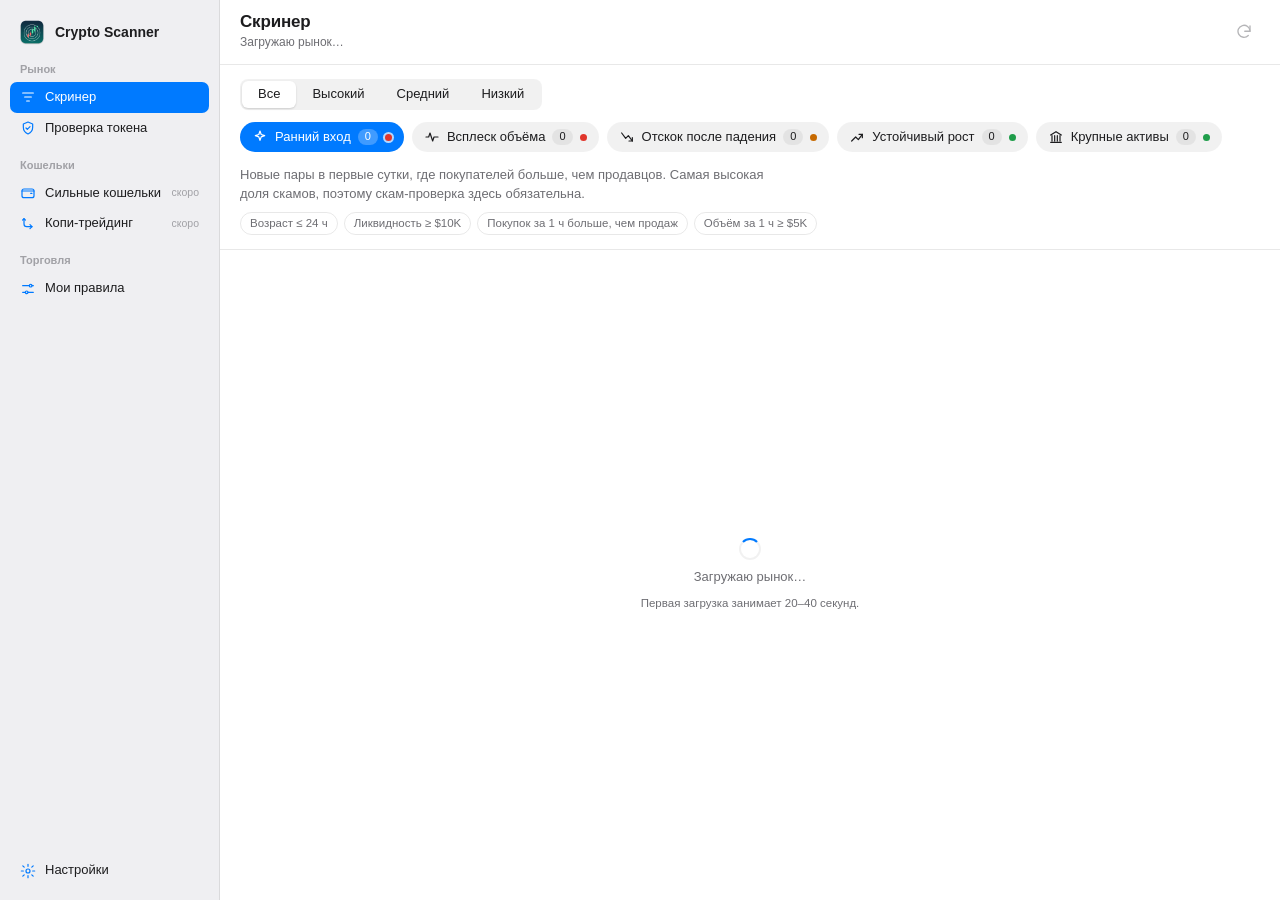
==== index.html @ 00e1be27 "Publish 29906acc97758f6d11e4066600d537a8588f49b2" ====
<!doctype html>
<html lang="ru">
<head>
  <meta charset="utf-8">
  <meta name="viewport" content="width=device-width, initial-scale=1, viewport-fit=cover">
  <title>Crypto Scanner</title>
  <meta name="description" content="Скринер токенов, скам-проверка контрактов и оценка риска в 10 сетях">
  <meta name="theme-color" content="#f5f5f7" media="(prefers-color-scheme: light)">
  <meta name="theme-color" content="#1c1c1e" media="(prefers-color-scheme: dark)">
  <meta name="apple-mobile-web-app-capable" content="yes">
  <meta name="apple-mobile-web-app-title" content="Scanner">
  <link rel="icon" type="image/png" href="icon-192.png">
  <link rel="apple-touch-icon" href="icon-512.png">
  <link rel="manifest" href="manifest.webmanifest">
  <link rel="stylesheet" href="styles.css">
</head>
<body>
  <div class="app">
    <aside class="sidebar">
      <div class="brand">
        <img src="icon-192.png" alt="" width="28" height="28">
        <span>Crypto Scanner</span>
      </div>
      <nav id="nav" aria-label="Разделы"></nav>
      <a href="#settings" id="settingsLink" class="navitem settings-link">
        <svg class="icon" viewBox="0 0 24 24" aria-hidden="true"><circle cx="12" cy="12" r="3"/><path d="M12 2v3M12 19v3M4.2 4.2l2.1 2.1M17.7 17.7l2.1 2.1M2 12h3M19 12h3M4.2 19.8l2.1-2.1M17.7 6.3l2.1-2.1"/></svg>
        <span>Настройки</span>
      </a>
    </aside>

    <main class="main">
      <header class="toolbar">
        <div class="titles">
          <h1 id="title">Скринер</h1>
          <p id="subtitle"></p>
        </div>
        <button id="refreshBtn" class="iconbtn large" title="Обновить данные (⌘R)" aria-label="Обновить данные">
          <svg class="icon" viewBox="0 0 24 24" aria-hidden="true"><path d="M20 11a8 8 0 1 0-2.3 5.7"/><path d="M20 4v7h-7"/></svg>
        </button>
      </header>
      <div id="view" class="view"></div>
    </main>

    <aside id="inspector" class="inspector" hidden aria-label="Карточка токена"></aside>
  </div>

  <nav id="tabbar" class="tabbar" aria-label="Разделы"></nav>
  <div id="toast" class="toast" role="status" hidden></div>

  <noscript><p style="padding:24px">Для работы приложения нужен включённый JavaScript.</p></noscript>
  <script type="module" src="js/app.js"></script>
</body>
</html>
---- styles.css ----
/* Layout: macOS-style three panes — sidebar | content | inspector.
   On phones the sidebar becomes a bottom tab bar and the inspector a full-screen sheet. */
:root {
  --bg: #ffffff;
  --bg-sidebar: rgba(236, 236, 240, 0.82);
  --bg-elev: #f5f5f7;
  --bg-hover: rgba(0, 0, 0, 0.045);
  --bg-row-alt: #f8f8fa;
  --fg: #1d1d1f;
  --fg-2: #6e6e73;
  --fg-3: #a1a1a6;
  --line: rgba(0, 0, 0, 0.09);
  --accent: #007aff;
  --accent-soft: rgba(0, 122, 255, 0.12);
  --on-accent: #ffffff;
  --good: #1f9d4a;
  --warn: #c76a00;
  --bad: #e0352b;
  --chip: rgba(0, 0, 0, 0.055);
  --shadow: 0 1px 2px rgba(0, 0, 0, 0.06), 0 8px 28px rgba(0, 0, 0, 0.08);
  --font: -apple-system, BlinkMacSystemFont, "SF Pro Text", "Segoe UI", Roboto, "Helvetica Neue", Arial, sans-serif;
  --font-display: -apple-system, BlinkMacSystemFont, "SF Pro Display", "Segoe UI", Roboto, sans-serif;
  --mono: ui-monospace, "SF Mono", Menlo, Consolas, monospace;
  --r: 10px;
  color-scheme: light;
}
@media (prefers-color-scheme: dark) {
  :root {
    --bg: #1e1e20;
    --bg-sidebar: rgba(40, 40, 44, 0.82);
    --bg-elev: #2a2a2d;
    --bg-hover: rgba(255, 255, 255, 0.06);
    --bg-row-alt: #232326;
    --fg: #f5f5f7;
    --fg-2: #a1a1a6;
    --fg-3: #6e6e73;
    --line: rgba(255, 255, 255, 0.1);
    --accent: #0a84ff;
    --accent-soft: rgba(10, 132, 255, 0.2);
    --good: #32d74b;
    --warn: #ff9f0a;
    --bad: #ff453a;
    --chip: rgba(255, 255, 255, 0.08);
    --shadow: 0 1px 2px rgba(0, 0, 0, 0.3), 0 8px 28px rgba(0, 0, 0, 0.35);
    color-scheme: dark;
  }
}

* { box-sizing: border-box; }
html, body { height: 100%; }
body {
  margin: 0;
  background: var(--bg);
  color: var(--fg);
  font: 13px/1.45 var(--font);
  -webkit-font-smoothing: antialiased;
}
[hidden] { display: none !important; }
button, input, select { font: inherit; color: inherit; }
a { color: var(--accent); text-decoration: none; }
:focus-visible { outline: 2px solid var(--accent); outline-offset: 2px; border-radius: 6px; }

.icon { width: 16px; height: 16px; fill: none; stroke: currentColor; stroke-width: 1.8; stroke-linecap: round; stroke-linejoin: round; flex: none; }
.num { font-variant-numeric: tabular-nums; }
.good { color: var(--good); }
.warn { color: var(--warn); }
.bad { color: var(--bad); }
.muted { color: var(--fg-2); }
.fine { color: var(--fg-3); font-size: 11.5px; margin: 6px 0 0; }
.sel { user-select: all; -webkit-user-select: all; }
.dot { display: inline-block; width: 7px; height: 7px; border-radius: 50%; background: currentColor; flex: none; }
.dot.good { background: var(--good); } .dot.warn { background: var(--warn); } .dot.bad { background: var(--bad); }

/* ---------- shell ---------- */
.app {
  display: grid;
  grid-template-columns: 220px minmax(0, 1fr);
  height: 100%;
}
body.has-inspector .app { grid-template-columns: 220px minmax(0, 1fr) 400px; }

.sidebar {
  background: var(--bg-sidebar);
  backdrop-filter: saturate(180%) blur(20px);
  -webkit-backdrop-filter: saturate(180%) blur(20px);
  border-right: 1px solid var(--line);
  display: flex;
  flex-direction: column;
  padding: max(14px, env(safe-area-inset-top, 0px)) 10px 14px;
  overflow-y: auto;
}
.brand { display: flex; align-items: center; gap: 9px; padding: 4px 8px 16px; font: 600 14px var(--font-display); }
.brand img { border-radius: 7px; }
.navsec { margin-bottom: 14px; }
.navsec h4 { margin: 0 0 4px; padding: 0 10px; font-size: 11px; font-weight: 600; color: var(--fg-3); }
.navitem {
  display: flex; align-items: center; gap: 9px;
  padding: 6px 10px; border-radius: 7px;
  color: var(--fg); font-weight: 450;
}
.navitem .icon { color: var(--accent); }
.navitem:hover { background: var(--bg-hover); }
.navitem.on { background: var(--accent); color: var(--on-accent); }
.navitem.on .icon { color: var(--on-accent); }
.navitem em { margin-left: auto; font-style: normal; font-size: 10.5px; color: var(--fg-3); }
.navitem.on em { color: rgba(255, 255, 255, 0.75); }
.settings-link { margin-top: auto; }

.main { display: flex; flex-direction: column; min-width: 0; min-height: 0; }
.toolbar {
  display: flex; align-items: center; gap: 12px;
  padding: max(12px, env(safe-area-inset-top, 0px)) max(20px, env(safe-area-inset-right, 0px)) 12px max(20px, env(safe-area-inset-left, 0px));
  border-bottom: 1px solid var(--line);
}
.titles { min-width: 0; flex: 1; }
.titles h1 { margin: 0; font: 600 17px/1.2 var(--font-display); letter-spacing: -0.01em; }
.titles p { margin: 2px 0 0; color: var(--fg-2); font-size: 12px; white-space: nowrap; overflow: hidden; text-overflow: ellipsis; }
.view { flex: 1; min-height: 0; overflow: auto; display: flex; flex-direction: column; }

.iconbtn {
  display: inline-grid; place-items: center;
  width: 28px; height: 28px; border-radius: 7px;
  border: 0; background: transparent; color: var(--fg-2); cursor: pointer;
}
.iconbtn:hover { background: var(--bg-hover); color: var(--fg); }
.iconbtn.large { width: 32px; height: 32px; }
.iconbtn.large .icon { width: 18px; height: 18px; }
.iconbtn:disabled { opacity: 0.5; cursor: default; }
.iconbtn.spinning .icon { animation: spin 0.9s linear infinite; }
@keyframes spin { to { transform: rotate(360deg); } }

.btn {
  display: inline-flex; align-items: center; gap: 6px;
  padding: 6px 12px; border-radius: 7px;
  border: 1px solid var(--line); background: var(--bg-elev); color: var(--fg);
  font-weight: 500; cursor: pointer; white-space: nowrap;
}
.btn:hover { filter: brightness(0.97); }
.btn.primary { background: var(--accent); border-color: transparent; color: var(--on-accent); }
.link { border: 0; background: none; color: var(--accent); padding: 4px 0; cursor: pointer; }

/* ---------- screener ---------- */
.controls {
  display: flex; flex-direction: column; gap: 12px;
  padding: 14px max(20px, env(safe-area-inset-right, 0px)) 14px max(20px, env(safe-area-inset-left, 0px));
  border-bottom: 1px solid var(--line);
}
.segmented {
  display: inline-flex; align-self: flex-start;
  padding: 2px; border-radius: 8px; background: var(--chip);
}
.segmented button {
  border: 0; background: transparent; padding: 4px 16px; border-radius: 6px;
  font-weight: 500; cursor: pointer; color: var(--fg);
}
.segmented button[aria-selected="true"] { background: var(--bg); box-shadow: 0 1px 2px rgba(0, 0, 0, 0.15); }
.chips { display: flex; gap: 8px; overflow-x: auto; scrollbar-width: none; padding-bottom: 2px; }
.chips::-webkit-scrollbar { display: none; }
.chip {
  display: inline-flex; align-items: center; gap: 7px; flex: none;
  padding: 6px 12px; border-radius: 999px; border: 0;
  background: var(--chip); cursor: pointer; font-weight: 500;
}
.chip em { font-style: normal; font-size: 11px; padding: 0 7px; border-radius: 99px; background: var(--chip); }
.chip.on { background: var(--accent); color: var(--on-accent); }
.chip.on em { background: rgba(255, 255, 255, 0.25); }
.chip.on .dot { box-shadow: 0 0 0 2px rgba(255, 255, 255, 0.7); }
.summary p { margin: 0 0 8px; color: var(--fg-2); max-width: 75ch; }
.rules { display: flex; flex-wrap: wrap; gap: 6px; }
.rules span { font-size: 11.5px; padding: 2px 9px; border-radius: 99px; border: 1px solid var(--line); color: var(--fg-2); }

.tablewrap { flex: 1; min-height: 0; display: flex; flex-direction: column; }
.tablescroll { flex: 1; overflow: auto; }
table.grid { width: 100%; border-collapse: collapse; }
.grid th {
  position: sticky; top: 0; z-index: 1;
  background: var(--bg); border-bottom: 1px solid var(--line);
  text-align: left; font-weight: 500; color: var(--fg-2); font-size: 11.5px; padding: 0;
}
.grid th button { border: 0; background: none; padding: 7px 10px; width: 100%; text-align: inherit; cursor: pointer; color: inherit; font-weight: 500; }
.grid th.r, .grid td.r { text-align: right; }
.grid th:not(:has(button)) { padding: 7px 10px; }
.grid td { padding: 6px 10px; white-space: nowrap; }
.grid th:first-child, .grid td:first-child { padding-left: max(20px, env(safe-area-inset-left, 0px)); }
.grid tbody tr { cursor: pointer; }
.grid tbody tr:nth-child(even) { background: var(--bg-row-alt); }
.grid tbody tr:hover { background: var(--bg-hover); }
.grid tbody tr.sel-row { background: var(--accent-soft); }
.tok { display: flex; align-items: center; gap: 9px; min-width: 0; }
.tok div { display: flex; flex-direction: column; min-width: 0; }
.tok span { color: var(--fg-2); font-size: 11.5px; max-width: 170px; overflow: hidden; text-overflow: ellipsis; }
.tokicon {
  position: relative; width: var(--s); height: var(--s); border-radius: 50%; flex: none;
  background: var(--chip); display: grid; place-items: center; overflow: hidden;
}
.tokicon b { font-size: calc(var(--s) * 0.42); color: var(--fg-2); }
.tokicon img { position: absolute; inset: 0; width: 100%; height: 100%; object-fit: cover; }
.chain { font-size: 10.5px; font-weight: 600; padding: 1px 6px; border-radius: 99px; background: var(--chip); color: var(--fg-2); }
.risk { display: inline-flex; align-items: center; gap: 6px; font-weight: 500; }
.risk .icon { width: 14px; height: 14px; }
.unchecked { font-size: 10.5px; color: var(--fg-3); font-weight: 400; }

.spinner { width: 22px; height: 22px; border-radius: 50%; border: 2.5px solid var(--chip); border-top-color: var(--accent); animation: spin 0.8s linear infinite; display: inline-block; }
.spinner.sm { width: 12px; height: 12px; border-width: 2px; }

.empty {
  margin: auto; padding: 48px 24px; max-width: 460px; text-align: center;
  display: flex; flex-direction: column; align-items: center; gap: 8px;
}
.empty h3 { margin: 0; font: 600 16px var(--font-display); }
.empty p { margin: 0; color: var(--fg-2); }

/* ---------- inspector / detail ---------- */
.inspector {
  border-left: 1px solid var(--line);
  background: var(--bg);
  overflow-y: auto;
  padding-bottom: env(safe-area-inset-bottom, 0px);
}
.detail { padding: 16px 18px 24px; display: flex; flex-direction: column; gap: 14px; }
.dhead { display: flex; align-items: center; gap: 12px; }
.dtitle { flex: 1; min-width: 0; display: flex; flex-direction: column; }
.dtitle h2 { margin: 0; font: 600 20px/1.2 var(--font-display); }
.dtitle span { color: var(--fg-2); white-space: nowrap; overflow: hidden; text-overflow: ellipsis; }
.price { font: 600 28px/1.1 var(--font-display); letter-spacing: -0.02em; }
.changes { display: grid; grid-template-columns: repeat(4, 1fr); gap: 8px; }
.changes div { display: flex; flex-direction: column; }
.changes span:first-child { font-size: 11px; color: var(--fg-2); }
.card { background: var(--bg-elev); border-radius: var(--r); padding: 12px 14px; }
.card h3 { margin: 0 0 10px; font-size: 12px; font-weight: 600; color: var(--fg-2); }
.metrics { display: grid; grid-template-columns: 1fr 1fr; gap: 10px 14px; }
.metric { display: flex; flex-direction: column; min-width: 0; }
.metric span { font-size: 11px; color: var(--fg-2); }
.metric b { font-weight: 500; overflow: hidden; text-overflow: ellipsis; }
.tier { display: flex; align-items: center; gap: 8px; margin: 0 0 8px; font-weight: 600; font-size: 14px; }
.factors { margin: 0; padding-left: 18px; color: var(--fg-2); }
.factors li { margin: 2px 0; }
.row { display: flex; align-items: center; gap: 8px; margin: 0; }
.between { justify-content: space-between; }
.verdict { display: inline-flex; align-items: center; gap: 7px; font-weight: 600; font-size: 14px; }
.verdict .icon { width: 18px; height: 18px; }
.card .metrics { margin: 10px 0; }
.flags { list-style: none; margin: 0; padding: 0; display: flex; flex-direction: column; gap: 9px; }
.flag { display: flex; gap: 9px; align-items: flex-start; }
.flag .icon { margin-top: 1px; }
.flag div { display: flex; flex-direction: column; }
.flag span { color: var(--fg-2); font-size: 12px; }
.levels { width: 100%; border-collapse: collapse; margin-bottom: 8px; }
.levels td { padding: 4px 0; }
.levels td:nth-child(2), .levels td:nth-child(3) { text-align: right; }
.card p { margin: 4px 0 0; }
.actions { display: flex; flex-wrap: wrap; gap: 8px; }
.addr { font: 11px var(--mono); color: var(--fg-2); margin: 0; overflow-wrap: anywhere; }

/* ---------- check ---------- */
.checkbar {
  display: flex; gap: 8px; flex-wrap: wrap;
  padding: 14px max(20px, env(safe-area-inset-right, 0px)) 14px max(20px, env(safe-area-inset-left, 0px));
  border-bottom: 1px solid var(--line);
}
.checkbar input, .checkbar select, .field input, .field select {
  padding: 6px 10px; border-radius: 7px; border: 1px solid var(--line); background: var(--bg);
}
.checkbar input { flex: 1; min-width: 200px; font-family: var(--mono); font-size: 12px; }
.checkresult { flex: 1; display: flex; flex-direction: column; }
.checkresult .detail { max-width: 720px; width: 100%; margin: 0 auto; }

/* ---------- forms ---------- */
.form {
  max-width: 640px; width: 100%; margin: 0 auto;
  padding: 20px max(20px, env(safe-area-inset-right, 0px)) 32px max(20px, env(safe-area-inset-left, 0px));
  display: flex; flex-direction: column; gap: 16px;
}
.lead { margin: 0; color: var(--fg-2); }
.group { background: var(--bg-elev); border-radius: var(--r); padding: 6px 14px 10px; }
.group h3 { display: flex; align-items: center; gap: 8px; margin: 8px 0 4px; font-size: 13px; font-weight: 600; }
.field, .toggle {
  display: flex; align-items: center; justify-content: space-between; gap: 12px;
  padding: 8px 0; border-bottom: 1px solid var(--line);
}
.field:last-of-type, .toggle:last-of-type { border-bottom: 0; }
.field input { width: 96px; text-align: right; font-variant-numeric: tabular-nums; }
.toggle span { display: flex; align-items: center; gap: 8px; }
.toggle input {
  appearance: none; -webkit-appearance: none; width: 34px; height: 20px; border-radius: 99px;
  background: var(--chip); position: relative; cursor: pointer; flex: none; transition: background 0.2s;
}
.toggle input::after {
  content: ""; position: absolute; top: 2px; left: 2px; width: 16px; height: 16px; border-radius: 50%;
  background: #fff; box-shadow: 0 1px 2px rgba(0, 0, 0, 0.3); transition: transform 0.2s;
}
.toggle input:checked { background: var(--good); }
.toggle input:checked::after { transform: translateX(14px); }

.toast {
  position: fixed; left: 50%; bottom: calc(24px + env(safe-area-inset-bottom, 0px)); transform: translateX(-50%);
  background: var(--fg); color: var(--bg); padding: 8px 16px; border-radius: 99px; font-weight: 500; z-index: 50;
  box-shadow: var(--shadow);
}
.tabbar { display: none; }

@media (prefers-reduced-motion: reduce) {
  *, *::after { animation: none !important; transition: none !important; }
}

/* ---------- narrow screens ---------- */
@media (max-width: 1100px) {
  body.has-inspector .app { grid-template-columns: 200px minmax(0, 1fr) 360px; }
  .c-vol, .c-age { display: none; }
}
@media (max-width: 820px) {
  .app, body.has-inspector .app { grid-template-columns: minmax(0, 1fr); }
  .sidebar { display: none; }
  .main { padding-bottom: calc(56px + env(safe-area-inset-bottom, 0px)); }
  .c-chain, .c-24, .c-liq, .c-vol, .c-age { display: none; }
  .grid td, .grid th button { padding-left: 8px; padding-right: 8px; }
  .tok span { max-width: 110px; }
  .inspector {
    position: fixed; inset: 0; z-index: 30; border: 0;
    padding-top: env(safe-area-inset-top, 0px);
    padding-bottom: calc(56px + env(safe-area-inset-bottom, 0px));
  }
  .tabbar {
    display: grid; grid-template-columns: repeat(4, 1fr);
    position: fixed; left: 0; right: 0; bottom: 0; z-index: 40;
    padding: 6px max(8px, env(safe-area-inset-right, 0px)) calc(6px + env(safe-area-inset-bottom, 0px)) max(8px, env(safe-area-inset-left, 0px));
    background: var(--bg-sidebar);
    backdrop-filter: saturate(180%) blur(20px); -webkit-backdrop-filter: saturate(180%) blur(20px);
    border-top: 1px solid var(--line);
  }
  .tabbar a { display: flex; flex-direction: column; align-items: center; gap: 2px; font-size: 10.5px; color: var(--fg-2); padding: 4px 0; }
  .tabbar a .icon { width: 22px; height: 22px; }
  .tabbar a.on { color: var(--accent); }
  .toast { bottom: calc(72px + env(safe-area-inset-bottom, 0px)); }
}
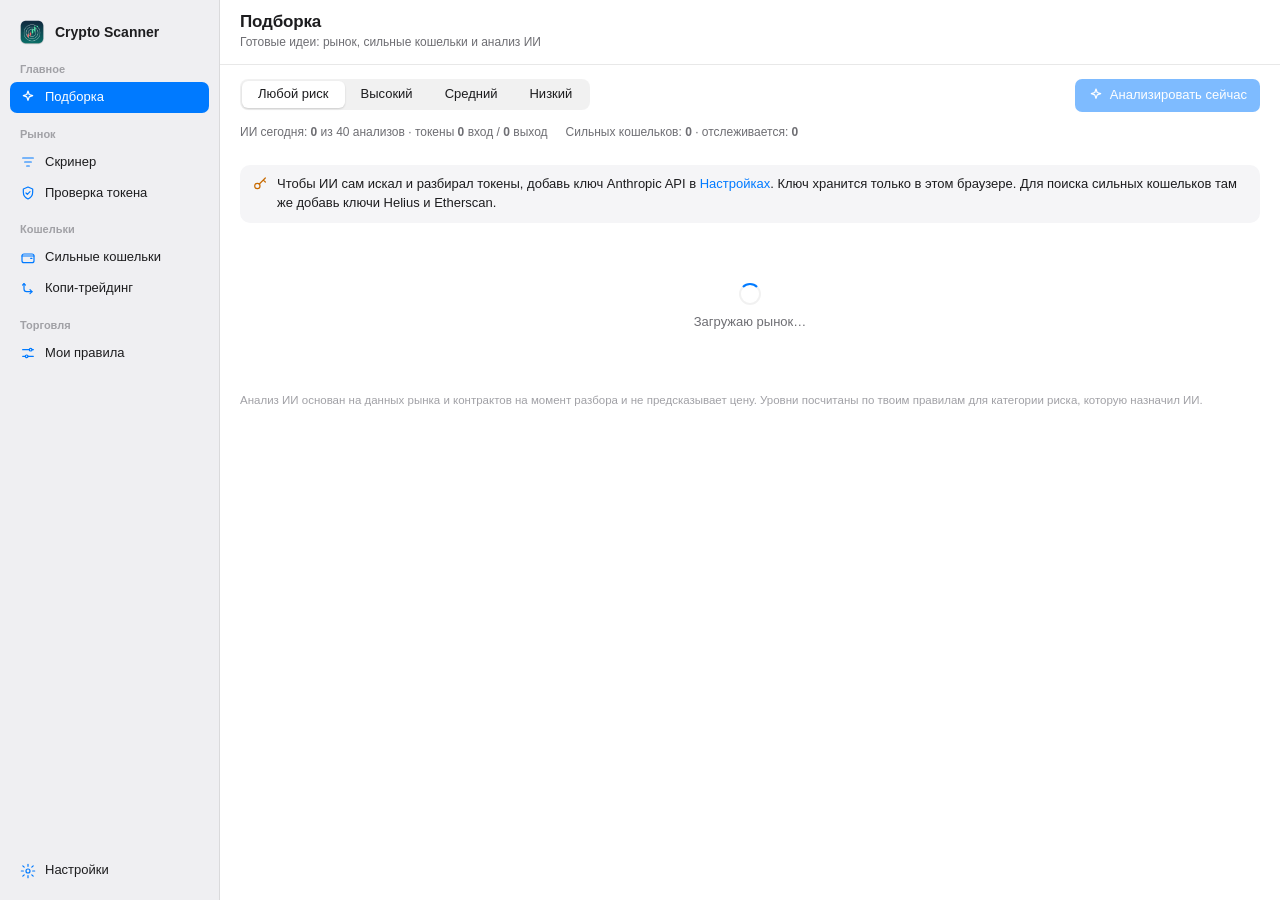
==== commit a439e92e: "Publish 01c4dd2c607d72a02e4e0892305b68554db7cd3f" ====
--- a/index.html
+++ b/index.html
@@ -12,7 +12,7 @@
   <link rel="icon" type="image/png" href="icon-192.png">
   <link rel="apple-touch-icon" href="icon-512.png">
   <link rel="manifest" href="manifest.webmanifest">
-  <link rel="stylesheet" href="styles.css">
+  <link rel="stylesheet" href="styles.css?v=01c4dd2c">
 </head>
 <body>
   <div class="app">
@@ -47,7 +47,21 @@
   <nav id="tabbar" class="tabbar" aria-label="Разделы"></nav>
   <div id="toast" class="toast" role="status" hidden></div>
 
+  <div id="fatal" class="fatal" hidden></div>
+  <script>
+    // Shows any script error on screen instead of leaving a blank page.
+    (function () {
+      function show(msg) {
+        var el = document.getElementById("fatal");
+        if (!el) return;
+        el.hidden = false;
+        el.textContent = "Ошибка в приложении (версия 01c4dd2c): " + msg + ". Пришли скриншот этого сообщения.";
+      }
+      window.addEventListener("error", function (e) { show((e.error && e.error.message) || e.message || "неизвестная ошибка"); });
+      window.addEventListener("unhandledrejection", function (e) { show((e.reason && e.reason.message) || String(e.reason)); });
+    })();
+  </script>
   <noscript><p style="padding:24px">Для работы приложения нужен включённый JavaScript.</p></noscript>
-  <script type="module" src="js/app.js"></script>
+  <script type="module" src="js/app.js?v=01c4dd2c"></script>
 </body>
 </html>
--- a/styles.css
+++ b/styles.css
@@ -167,6 +167,7 @@
 .chip.on .dot { box-shadow: 0 0 0 2px rgba(255, 255, 255, 0.7); }
 .summary p { margin: 0 0 8px; color: var(--fg-2); max-width: 75ch; }
 .rules { display: flex; flex-wrap: wrap; gap: 6px; }
+.rules span.rule-guard { border-style: dashed; }
 .rules span { font-size: 11.5px; padding: 2px 9px; border-radius: 99px; border: 1px solid var(--line); color: var(--fg-2); }
 
 .tablewrap { flex: 1; min-height: 0; display: flex; flex-direction: column; }
@@ -299,6 +300,126 @@
 }
 .tabbar { display: none; }
 
+
+/* ---------- wallets & copy trading ---------- */
+.mono { font-family: var(--mono); font-size: 12px; }
+.pill { display: inline-block; font-size: 11px; font-weight: 600; padding: 1px 8px; border-radius: 99px; background: var(--chip); }
+.pill.good { color: var(--good); background: color-mix(in srgb, var(--good) 14%, transparent); }
+.pill.warn { color: var(--warn); background: color-mix(in srgb, var(--warn) 14%, transparent); }
+.pill.bad { color: var(--bad); background: color-mix(in srgb, var(--bad) 14%, transparent); }
+.pill.muted { color: var(--fg-2); }
+.btn.sm { padding: 3px 9px; font-size: 12px; }
+.btn:disabled { opacity: 0.5; cursor: default; }
+.wrap { flex-wrap: wrap; }
+.notice {
+  display: flex; gap: 9px; align-items: flex-start; margin: 12px max(20px, env(safe-area-inset-right, 0px)) 0 max(20px, env(safe-area-inset-left, 0px));
+  padding: 10px 12px; border-radius: var(--r); background: var(--bg-elev); color: var(--fg);
+}
+.notice .icon { margin-top: 1px; color: var(--warn); }
+.notice.bad .icon { color: var(--bad); }
+.status, .pad { padding: 12px max(20px, env(safe-area-inset-right, 0px)) 0 max(20px, env(safe-area-inset-left, 0px)); margin: 0; }
+.lead.pad { padding-bottom: 8px; }
+.checkresult > .tablescroll { margin-top: 8px; }
+.wdetail { display: flex; flex-direction: column; gap: 14px; padding: 14px max(20px, env(safe-area-inset-right, 0px)) 24px max(20px, env(safe-area-inset-left, 0px)); }
+.whead { display: flex; align-items: center; gap: 10px; }
+.whead h2 { margin: 0; font-size: 18px; }
+.metrics.four { grid-template-columns: repeat(4, minmax(0, 1fr)); }
+.wdetail .tablescroll { border: 1px solid var(--line); border-radius: var(--r); }
+.wdetail .grid th:first-child, .wdetail .grid td:first-child { padding-left: 12px; }
+
+.copybar { display: flex; flex-wrap: wrap; align-items: center; gap: 10px; padding: 14px max(20px, env(safe-area-inset-right, 0px)) 0 max(20px, env(safe-area-inset-left, 0px)); }
+.copygrid {
+  display: grid; grid-template-columns: minmax(0, 340px) minmax(0, 1fr); gap: 16px; align-items: start;
+  padding: 14px max(20px, env(safe-area-inset-right, 0px)) 24px max(20px, env(safe-area-inset-left, 0px));
+}
+.group.watch { padding-bottom: 14px; }
+.wlist { list-style: none; margin: 0 0 10px; padding: 0; display: flex; flex-direction: column; }
+.wlist li { display: flex; align-items: center; gap: 4px; padding: 8px 0; border-bottom: 1px solid var(--line); }
+.wl-main { flex: 1; min-width: 0; display: flex; flex-direction: column; gap: 2px; }
+.wl-label { border: 0; background: transparent; font-weight: 600; padding: 0; min-width: 0; }
+.wl-label:focus { outline: none; border-bottom: 1px solid var(--accent); }
+.addwatch { display: flex; flex-wrap: wrap; gap: 6px; }
+.addwatch select, .addwatch input { padding: 5px 8px; border-radius: 7px; border: 1px solid var(--line); background: var(--bg); min-width: 0; }
+.addwatch input { flex: 1 1 160px; font-family: var(--mono); font-size: 12px; }
+.addwatch select { flex: 1 1 100%; }
+.h3 { margin: 0; font-size: 13px; font-weight: 600; }
+.feed { list-style: none; margin: 8px 0 0; padding: 0; display: flex; flex-direction: column; gap: 6px; }
+.fitem { display: flex; align-items: center; gap: 10px; padding: 9px 12px; border-radius: var(--r); background: var(--bg-elev); }
+.fmain { flex: 1; min-width: 0; display: flex; flex-wrap: wrap; align-items: baseline; gap: 4px 8px; }
+.fmain .fine { flex-basis: 100%; margin: 0; display: flex; align-items: center; gap: 4px; }
+.factions { display: flex; gap: 6px; flex-wrap: wrap; justify-content: flex-end; }
+.linkrow { display: flex; align-items: center; gap: 10px; padding: 12px 14px; color: var(--fg); font-weight: 500; }
+.linkrow .icon { color: var(--accent); }
+.linkrow span:nth-child(2) { flex: 1; }
+.field span small { display: block; color: var(--fg-3); font-size: 11px; }
+.field input[type="password"] { width: 220px; text-align: left; font-family: var(--mono); font-size: 12px; }
+
+@media (max-width: 820px) {
+  .copygrid { grid-template-columns: minmax(0, 1fr); }
+  .metrics.four { grid-template-columns: 1fr 1fr; }
+  .tabbar { grid-template-columns: repeat(5, 1fr); }
+  .field input[type="password"] { width: 150px; }
+  .fitem { flex-wrap: wrap; }
+}
+
+
+/* ---------- picks ---------- */
+.picks { display: flex; flex-direction: column; gap: 12px; padding: 14px max(20px, env(safe-area-inset-right, 0px)) 28px max(20px, env(safe-area-inset-left, 0px)); }
+.picks .notice, .picks .tablescroll { margin-left: 0; margin-right: 0; }
+.picksbar { display: flex; flex-wrap: wrap; gap: 10px; align-items: center; justify-content: space-between; }
+.statusline { display: flex; flex-wrap: wrap; gap: 6px 18px; color: var(--fg-2); font-size: 12px; }
+.statusline .row { gap: 6px; }
+.sect { margin: 10px 0 0; font: 600 15px var(--font-display); display: inline-flex; gap: 8px; align-items: baseline; }
+.pad0 { margin: 0; }
+.pickgrid { display: grid; grid-template-columns: repeat(auto-fill, minmax(360px, 1fr)); gap: 12px; }
+.pick {
+  background: var(--bg-elev); border-radius: 14px; padding: 14px 16px;
+  display: flex; flex-direction: column; gap: 10px; min-width: 0;
+  border: 1px solid transparent;
+}
+.pick.candidate { border-color: color-mix(in srgb, var(--good) 35%, transparent); }
+.pick header { display: flex; align-items: center; gap: 10px; }
+.ptitle { flex: 1; min-width: 0; display: flex; flex-direction: column; }
+.ptitle b { font: 600 16px var(--font-display); }
+.ptitle span { color: var(--fg-2); font-size: 12px; white-space: nowrap; overflow: hidden; text-overflow: ellipsis; }
+.headline { margin: 0; font-weight: 600; font-size: 14px; }
+.pmeta { display: flex; flex-wrap: wrap; gap: 6px 14px; font-size: 12px; color: var(--fg-2); align-items: center; }
+.pmeta b { color: var(--fg); font-weight: 500; }
+.pmeta .pill { display: inline-flex; align-items: center; gap: 4px; }
+.pmeta .pill .icon { width: 12px; height: 12px; }
+.conf { display: grid; grid-template-columns: auto 1fr auto; gap: 10px; align-items: center; font-size: 12px; color: var(--fg-2); }
+.conf i { height: 6px; border-radius: 99px; background: var(--chip); position: relative; overflow: hidden; }
+.conf i::after { content: ""; position: absolute; inset: 0 auto 0 0; width: var(--w); background: var(--accent); border-radius: 99px; }
+.conf b { color: var(--fg); }
+.thesis { margin: 0; }
+.pcols { display: grid; grid-template-columns: 1fr 1fr; gap: 12px; }
+.pcols h4 { margin: 0 0 4px; font-size: 12px; color: var(--fg-2); font-weight: 600; }
+.pcols ul { margin: 0; padding-left: 16px; }
+.pcols li { margin: 2px 0; }
+.kv { margin: 0; }
+.kv b { font-weight: 600; }
+.levels-row { display: grid; grid-template-columns: repeat(4, minmax(0, 1fr)); gap: 8px; background: var(--bg); border-radius: var(--r); padding: 8px 10px; }
+.levels-row div { display: flex; flex-direction: column; min-width: 0; }
+.levels-row span, .levels-row em { font-size: 11px; color: var(--fg-2); font-style: normal; }
+.pick footer { display: flex; flex-wrap: wrap; gap: 6px; align-items: center; }
+.pick footer .fine { margin: 0 0 0 auto; }
+.pick details summary { cursor: pointer; color: var(--accent); font-size: 12px; }
+.pick details[open] summary { margin-bottom: 8px; }
+.pick details .pcols { margin-bottom: 8px; }
+details.avoid > summary { list-style: none; cursor: pointer; }
+details.avoid > summary::-webkit-details-marker { display: none; }
+details.avoid > summary .sect::after { content: "›"; color: var(--fg-3); margin-left: 4px; }
+details.avoid[open] > summary { margin-bottom: 12px; }
+.lbhead { display: flex; flex-direction: column; gap: 4px; padding: 14px max(20px, env(safe-area-inset-right, 0px)) 6px max(20px, env(safe-area-inset-left, 0px)); }
+.lbhead .fine { margin: 0; display: flex; align-items: center; gap: 6px; flex-wrap: wrap; }
+
+@media (max-width: 820px) {
+  .pickgrid { grid-template-columns: minmax(0, 1fr); }
+  .pcols { grid-template-columns: minmax(0, 1fr); }
+  .levels-row { grid-template-columns: 1fr 1fr; }
+  .pick footer .fine { margin: 0; flex-basis: 100%; }
+}
+
 @media (prefers-reduced-motion: reduce) {
   *, *::after { animation: none !important; transition: none !important; }
 }
@@ -321,7 +442,7 @@
     padding-bottom: calc(56px + env(safe-area-inset-bottom, 0px));
   }
   .tabbar {
-    display: grid; grid-template-columns: repeat(4, 1fr);
+    display: grid; grid-template-columns: repeat(5, 1fr);
     position: fixed; left: 0; right: 0; bottom: 0; z-index: 40;
     padding: 6px max(8px, env(safe-area-inset-right, 0px)) calc(6px + env(safe-area-inset-bottom, 0px)) max(8px, env(safe-area-inset-left, 0px));
     background: var(--bg-sidebar);
@@ -333,3 +454,16 @@
   .tabbar a.on { color: var(--accent); }
   .toast { bottom: calc(72px + env(safe-area-inset-bottom, 0px)); }
 }
+.lbfilters { gap: 10px; margin-top: 6px; align-items: center; }
+.rejected { list-style: none; margin: 0; padding: 0; display: flex; flex-direction: column; gap: 4px; }
+.rejected li { display: flex; align-items: center; gap: 8px; padding: 7px 10px; border-radius: 8px; background: var(--bg-elev); cursor: pointer; min-width: 0; }
+.rejected li > span.muted { white-space: nowrap; overflow: hidden; text-overflow: ellipsis; min-width: 0; flex: 1; }
+.sect .dot { width: 9px; height: 9px; align-self: center; }
+
+.fatal {
+  position: fixed; left: 50%; top: 16px; transform: translateX(-50%); z-index: 100; max-width: min(720px, calc(100% - 32px));
+  padding: 10px 14px; border-radius: 10px; background: var(--bad); color: #fff; font-weight: 500; box-shadow: var(--shadow);
+}
+
+.rawbox summary { cursor: pointer; color: var(--fg-2); font-size: 12px; }
+.rawbox pre { white-space: pre-wrap; word-break: break-all; font: 11px var(--mono); background: var(--bg-elev); padding: 10px; border-radius: 8px; max-height: 260px; overflow: auto; user-select: all; }
